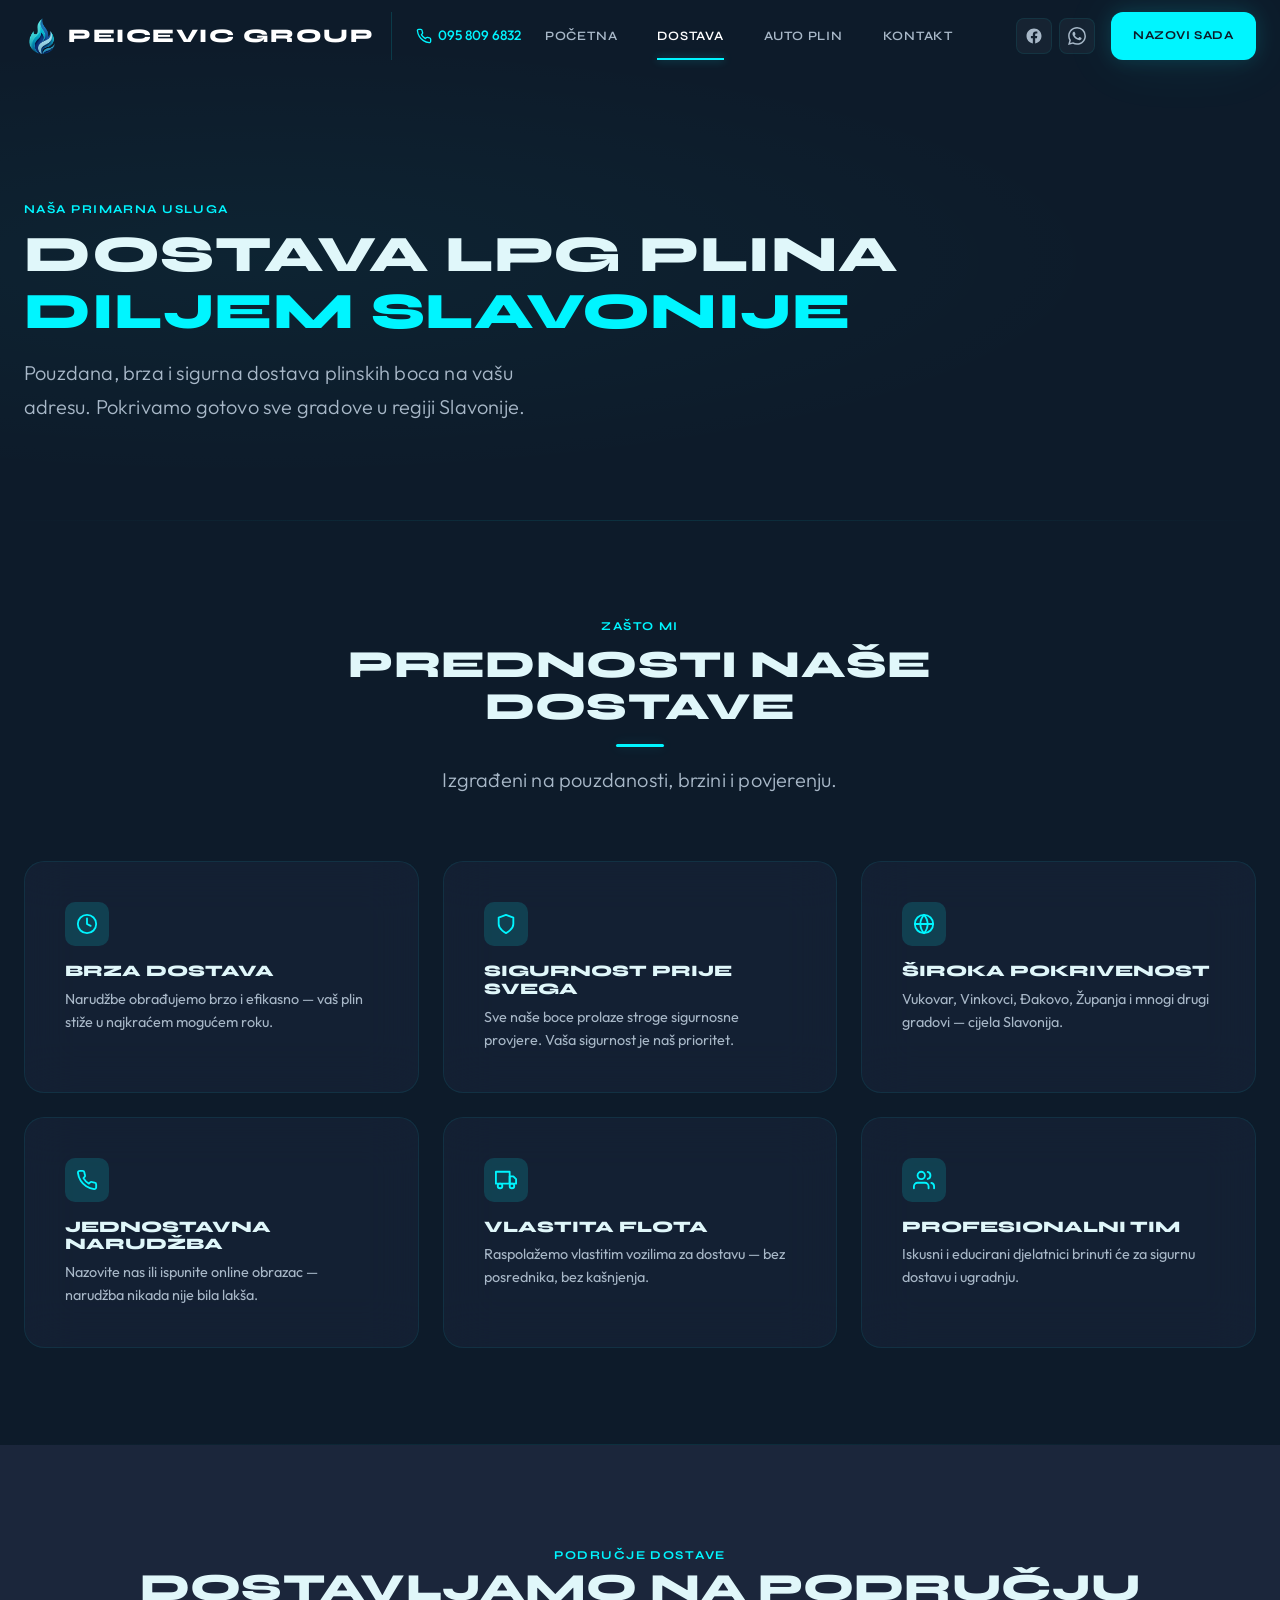
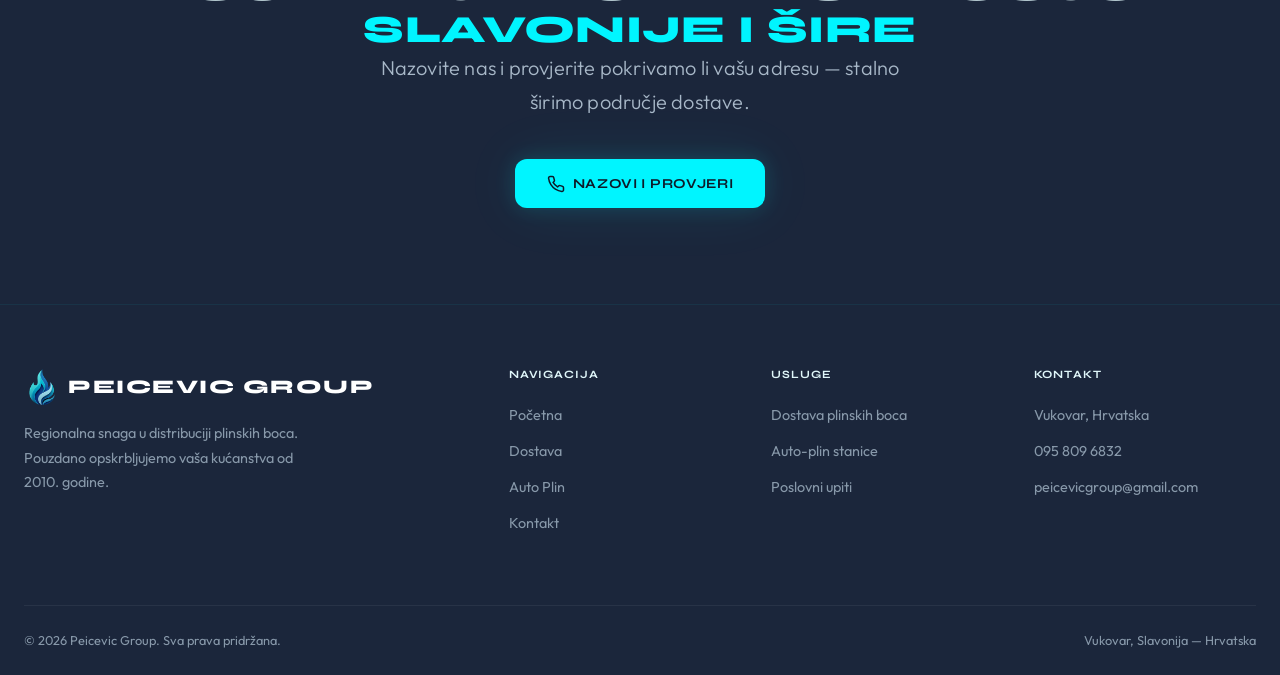
==== dostava.html @ fe9e75a5 "Initial commit — Peičević Group website Pure HTML5/CSS3/Vanilla JS multi-page site for LPG distribut" ====
<!DOCTYPE html>
<html lang="hr">
<head>
  <meta charset="UTF-8">
  <meta name="viewport" content="width=device-width, initial-scale=1.0">
  <title>Dostava Plina — Peicevic Group | LPG Dostava Slavonija</title>
  <meta name="description" content="Brza i pouzdana dostava LPG plinskih boca diljem Slavonije. Vukovar, Osijek, Vinkovci, Đakovo i okolica. Naručite danas.">
  <meta name="keywords" content="dostava plina, plinske boce, LPG Slavonija, dostava Vukovar, dostava Osijek">
  <meta name="robots" content="index, follow">
  <link rel="canonical" href="https://peicevicgroup.hr/dostava.html">

  <meta property="og:title" content="Dostava Plina — Peicevic Group">
  <meta property="og:description" content="Brza dostava LPG plinskih boca diljem Slavonije.">
  <meta property="og:type" content="website">
  <meta property="og:url" content="https://peicevicgroup.hr/dostava.html">
  <meta property="og:locale" content="hr_HR">

  <link rel="preconnect" href="https://fonts.googleapis.com">
  <link rel="preconnect" href="https://fonts.gstatic.com" crossorigin>
  <link rel="stylesheet" href="https://fonts.googleapis.com/css2?family=Syne:wght@600;700;800&family=Outfit:wght@300;400;500;600&display=swap">
  <link rel="stylesheet" href="css/styles.css">
</head>
<body>

  <a href="#main" class="skip-link">Preskoči na sadržaj</a>

  <!-- ===== NAVBAR ===== -->
  <nav class="nav" role="navigation" aria-label="Glavna navigacija">
    <div class="container nav__inner">
      <div class="nav__left">
        <a href="index.html" class="nav__logo" aria-label="Peicevic Group — Početna">
          <img src="assets/logo.png" alt="Peicevic Group logo" class="nav__logo-icon" width="36" height="36">
          <span>Peicevic Group</span>
        </a>
        <a href="tel:+385958096832" class="nav__phone" aria-label="Nazovite nas">
          <svg width="16" height="16" viewBox="0 0 24 24" fill="none" stroke="currentColor" stroke-width="2" stroke-linecap="round" stroke-linejoin="round" aria-hidden="true"><path d="M22 16.92v3a2 2 0 01-2.18 2 19.79 19.79 0 01-8.63-3.07 19.5 19.5 0 01-6-6 19.79 19.79 0 01-3.07-8.67A2 2 0 014.11 2h3a2 2 0 012 1.72 12.84 12.84 0 00.7 2.81 2 2 0 01-.45 2.11L8.09 9.91a16 16 0 006 6l1.27-1.27a2 2 0 012.11-.45 12.84 12.84 0 002.81.7A2 2 0 0122 16.92z"/></svg>
          <span class="nav__phone-text">095 809 6832</span>
        </a>
      </div>

      <ul class="nav__links">
        <li><a href="index.html" class="nav__link">Početna</a></li>
        <li><a href="dostava.html" class="nav__link">Dostava</a></li>
        <li><a href="stanice.html" class="nav__link">Auto Plin</a></li>
        <li><a href="kontakt.html" class="nav__link">Kontakt</a></li>
      </ul>

      <div class="nav__right">
      <div class="nav__social" aria-label="Društvene mreže">
        <a href="https://www.facebook.com/share/14Z4bkbMiuM/?mibextid=wwXIfr" target="_blank" rel="noopener noreferrer" class="nav__social-link" aria-label="Facebook">
          <svg viewBox="0 0 24 24" fill="currentColor" aria-hidden="true"><path d="M22 12c0-5.523-4.477-10-10-10S2 6.477 2 12c0 4.991 3.657 9.128 8.438 9.878v-6.987h-2.54V12h2.54V9.797c0-2.506 1.492-3.89 3.777-3.89 1.094 0 2.238.195 2.238.195v2.46h-1.26c-1.243 0-1.63.771-1.63 1.562V12h2.773l-.443 2.89h-2.33v6.988C18.343 21.128 22 16.991 22 12z"/></svg>
        </a>
        <a href="https://wa.me/385958096832" target="_blank" rel="noopener noreferrer" class="nav__social-link" aria-label="WhatsApp">
          <svg viewBox="0 0 24 24" fill="currentColor" aria-hidden="true"><path d="M17.472 14.382c-.297-.149-1.758-.867-2.03-.967-.273-.099-.471-.148-.67.15-.197.297-.767.966-.94 1.164-.173.199-.347.223-.644.075-.297-.15-1.255-.463-2.39-1.475-.883-.788-1.48-1.761-1.653-2.059-.173-.297-.018-.458.13-.606.134-.133.298-.347.446-.52.149-.174.198-.298.298-.497.099-.198.05-.371-.025-.52-.075-.149-.669-1.612-.916-2.207-.242-.579-.487-.5-.669-.51-.173-.008-.371-.01-.57-.01-.198 0-.52.074-.792.372-.272.297-1.04 1.016-1.04 2.479 0 1.462 1.065 2.875 1.213 3.074.149.198 2.096 3.2 5.077 4.487.709.306 1.262.489 1.694.625.712.227 1.36.195 1.871.118.571-.085 1.758-.719 2.006-1.413.248-.694.248-1.289.173-1.413-.074-.124-.272-.198-.57-.347m-5.421 7.403h-.004a9.87 9.87 0 01-5.031-1.378l-.361-.214-3.741.982.998-3.648-.235-.374a9.86 9.86 0 01-1.51-5.26c.001-5.45 4.436-9.884 9.888-9.884 2.64 0 5.122 1.03 6.988 2.898a9.825 9.825 0 012.893 6.994c-.003 5.45-4.437 9.884-9.885 9.884m8.413-18.297A11.815 11.815 0 0012.05 0C5.495 0 .16 5.335.157 11.892c0 2.096.547 4.142 1.588 5.945L.057 24l6.305-1.654a11.882 11.882 0 005.683 1.448h.005c6.554 0 11.89-5.335 11.893-11.893a11.821 11.821 0 00-3.48-8.413z"/></svg>
        </a>
      </div>

      <a href="tel:+385958096832" class="btn btn--primary btn--sm nav__cta">Nazovi Sada</a>

      <button class="hamburger" aria-label="Otvori izbornik" aria-expanded="false" aria-controls="mobile-menu">
        <span class="hamburger__line"></span>
        <span class="hamburger__line"></span>
        <span class="hamburger__line"></span>
      </button>
      </div>
    </div>
  </nav>

  <div class="mobile-menu" id="mobile-menu" role="dialog" aria-label="Mobilni izbornik">
    <a href="tel:+385958096832" class="mobile-menu__phone" aria-label="Nazovite nas">
      <svg width="20" height="20" viewBox="0 0 24 24" fill="none" stroke="currentColor" stroke-width="2" stroke-linecap="round" stroke-linejoin="round" aria-hidden="true"><path d="M22 16.92v3a2 2 0 01-2.18 2 19.79 19.79 0 01-8.63-3.07 19.5 19.5 0 01-6-6 19.79 19.79 0 01-3.07-8.67A2 2 0 014.11 2h3a2 2 0 012 1.72 12.84 12.84 0 00.7 2.81 2 2 0 01-.45 2.11L8.09 9.91a16 16 0 006 6l1.27-1.27a2 2 0 012.11-.45 12.84 12.84 0 002.81.7A2 2 0 0122 16.92z"/></svg>
      095 809 6832
    </a>
    <a href="index.html" class="mobile-menu__link">Početna</a>
    <a href="dostava.html" class="mobile-menu__link">Dostava</a>
    <a href="stanice.html" class="mobile-menu__link">Auto Plin</a>
    <a href="kontakt.html" class="mobile-menu__link">Kontakt</a>
    <a href="tel:+385958096832" class="btn btn--primary mt-md">Nazovi i Naruči</a>
    <div class="nav__social" aria-label="Društvene mreže">
      <a href="https://www.facebook.com/share/14Z4bkbMiuM/?mibextid=wwXIfr" target="_blank" rel="noopener noreferrer" class="nav__social-link" aria-label="Facebook">
        <svg viewBox="0 0 24 24" fill="currentColor" aria-hidden="true"><path d="M22 12c0-5.523-4.477-10-10-10S2 6.477 2 12c0 4.991 3.657 9.128 8.438 9.878v-6.987h-2.54V12h2.54V9.797c0-2.506 1.492-3.89 3.777-3.89 1.094 0 2.238.195 2.238.195v2.46h-1.26c-1.243 0-1.63.771-1.63 1.562V12h2.773l-.443 2.89h-2.33v6.988C18.343 21.128 22 16.991 22 12z"/></svg>
      </a>
      <a href="https://wa.me/385958096832" target="_blank" rel="noopener noreferrer" class="nav__social-link" aria-label="WhatsApp">
        <svg viewBox="0 0 24 24" fill="currentColor" aria-hidden="true"><path d="M17.472 14.382c-.297-.149-1.758-.867-2.03-.967-.273-.099-.471-.148-.67.15-.197.297-.767.966-.94 1.164-.173.199-.347.223-.644.075-.297-.15-1.255-.463-2.39-1.475-.883-.788-1.48-1.761-1.653-2.059-.173-.297-.018-.458.13-.606.134-.133.298-.347.446-.52.149-.174.198-.298.298-.497.099-.198.05-.371-.025-.52-.075-.149-.669-1.612-.916-2.207-.242-.579-.487-.5-.669-.51-.173-.008-.371-.01-.57-.01-.198 0-.52.074-.792.372-.272.297-1.04 1.016-1.04 2.479 0 1.462 1.065 2.875 1.213 3.074.149.198 2.096 3.2 5.077 4.487.709.306 1.262.489 1.694.625.712.227 1.36.195 1.871.118.571-.085 1.758-.719 2.006-1.413.248-.694.248-1.289.173-1.413-.074-.124-.272-.198-.57-.347m-5.421 7.403h-.004a9.87 9.87 0 01-5.031-1.378l-.361-.214-3.741.982.998-3.648-.235-.374a9.86 9.86 0 01-1.51-5.26c.001-5.45 4.436-9.884 9.888-9.884 2.64 0 5.122 1.03 6.988 2.898a9.825 9.825 0 012.893 6.994c-.003 5.45-4.437 9.884-9.885 9.884m8.413-18.297A11.815 11.815 0 0012.05 0C5.495 0 .16 5.335.157 11.892c0 2.096.547 4.142 1.588 5.945L.057 24l6.305-1.654a11.882 11.882 0 005.683 1.448h.005c6.554 0 11.89-5.335 11.893-11.893a11.821 11.821 0 00-3.48-8.413z"/></svg>
      </a>
    </div>
    <div style="width:100%;max-width:260px;padding:var(--space-md);background:rgba(0,245,255,0.05);border:1px solid rgba(0,245,255,0.12);border-radius:var(--radius);text-align:center;">
      <strong style="color:var(--cyan);font-family:var(--font-display);font-size:0.65rem;letter-spacing:0.1em;text-transform:uppercase;display:flex;align-items:center;justify-content:center;gap:0.4rem;margin-bottom:0.6rem;">
        <svg width="12" height="12" viewBox="0 0 24 24" fill="none" stroke="currentColor" stroke-width="2.5" stroke-linecap="round" stroke-linejoin="round" aria-hidden="true"><circle cx="12" cy="12" r="10"/><polyline points="12 6 12 12 16 14"/></svg>
        Radno Vrijeme
      </strong>
      <div style="font-size:0.85rem;line-height:1.9;color:var(--grey-light);">
        <div>Pon–Pet: <strong style="color:var(--white);">09:00–17:00</strong></div>
        <div>Subota: <strong style="color:var(--white);">08:00–15:00</strong></div>
        <div style="opacity:0.5;">Nedjelja: zatvoreno</div>
      </div>
    </div>
  </div>

  <!-- ===== MAIN ===== -->
  <main id="main">

    <!-- Page Hero -->
    <section class="page-hero" aria-label="Dostava plina">
      <div class="container page-hero__content">
        <span class="label reveal">Naša primarna usluga</span>
        <h1 class="reveal reveal--delay-1">Dostava LPG Plina<br><span class="text-cyan">Diljem Slavonije</span></h1>
        <p class="subtitle reveal reveal--delay-2">Pouzdana, brza i sigurna dostava plinskih boca na vašu adresu. Pokrivamo gotovo sve gradove u regiji Slavonije.</p>
      </div>
    </section>

    <hr class="divider">

    <!-- Features -->
    <section class="section" aria-label="Prednosti naše dostave">
      <div class="container">
        <div class="section-header reveal">
          <span class="label">Zašto mi</span>
          <h2>Prednosti Naše Dostave</h2>
          <p class="subtitle">Izgrađeni na pouzdanosti, brzini i povjerenju.</p>
        </div>

        <div class="delivery-features">
          <div class="feature-card glass reveal">
            <div class="feature-card__icon" aria-hidden="true">
              <svg width="22" height="22" viewBox="0 0 24 24" fill="none" stroke="currentColor" stroke-width="2" stroke-linecap="round" stroke-linejoin="round"><circle cx="12" cy="12" r="10"/><polyline points="12 6 12 12 16 14"/></svg>
            </div>
            <h3>Brza Dostava</h3>
            <p>Narudžbe obrađujemo brzo i efikasno — vaš plin stiže u najkraćem mogućem roku.</p>
          </div>

          <div class="feature-card glass reveal reveal--delay-1">
            <div class="feature-card__icon" aria-hidden="true">
              <svg width="22" height="22" viewBox="0 0 24 24" fill="none" stroke="currentColor" stroke-width="2" stroke-linecap="round" stroke-linejoin="round"><path d="M12 22s8-4 8-10V5l-8-3-8 3v7c0 6 8 10 8 10z"/></svg>
            </div>
            <h3>Sigurnost Prije Svega</h3>
            <p>Sve naše boce prolaze stroge sigurnosne provjere. Vaša sigurnost je naš prioritet.</p>
          </div>

          <div class="feature-card glass reveal reveal--delay-2">
            <div class="feature-card__icon" aria-hidden="true">
              <svg width="22" height="22" viewBox="0 0 24 24" fill="none" stroke="currentColor" stroke-width="2" stroke-linecap="round" stroke-linejoin="round"><circle cx="12" cy="12" r="10"/><path d="M2 12h20"/><path d="M12 2a15.3 15.3 0 014 10 15.3 15.3 0 01-4 10 15.3 15.3 0 01-4-10 15.3 15.3 0 014-10z"/></svg>
            </div>
            <h3>Široka Pokrivenost</h3>
            <p>Vukovar, Vinkovci, Đakovo, Županja i mnogi drugi gradovi — cijela Slavonija.</p>
          </div>

          <div class="feature-card glass reveal reveal--delay-1">
            <div class="feature-card__icon" aria-hidden="true">
              <svg width="22" height="22" viewBox="0 0 24 24" fill="none" stroke="currentColor" stroke-width="2" stroke-linecap="round" stroke-linejoin="round"><path d="M22 16.92v3a2 2 0 01-2.18 2 19.79 19.79 0 01-8.63-3.07 19.5 19.5 0 01-6-6 19.79 19.79 0 01-3.07-8.67A2 2 0 014.11 2h3a2 2 0 012 1.72 12.84 12.84 0 00.7 2.81 2 2 0 01-.45 2.11L8.09 9.91a16 16 0 006 6l1.27-1.27a2 2 0 012.11-.45 12.84 12.84 0 002.81.7A2 2 0 0122 16.92z"/></svg>
            </div>
            <h3>Jednostavna Narudžba</h3>
            <p>Nazovite nas ili ispunite online obrazac — narudžba nikada nije bila lakša.</p>
          </div>

          <div class="feature-card glass reveal reveal--delay-2">
            <div class="feature-card__icon" aria-hidden="true">
              <svg width="22" height="22" viewBox="0 0 24 24" fill="none" stroke="currentColor" stroke-width="2" stroke-linecap="round" stroke-linejoin="round"><rect x="1" y="3" width="15" height="13"/><polygon points="16 8 20 8 23 11 23 16 16 16 16 8"/><circle cx="5.5" cy="18.5" r="2.5"/><circle cx="18.5" cy="18.5" r="2.5"/></svg>
            </div>
            <h3>Vlastita Flota</h3>
            <p>Raspolažemo vlastitim vozilima za dostavu — bez posrednika, bez kašnjenja.</p>
          </div>

          <div class="feature-card glass reveal reveal--delay-3">
            <div class="feature-card__icon" aria-hidden="true">
              <svg width="22" height="22" viewBox="0 0 24 24" fill="none" stroke="currentColor" stroke-width="2" stroke-linecap="round" stroke-linejoin="round"><path d="M17 21v-2a4 4 0 00-4-4H5a4 4 0 00-4 4v2"/><circle cx="9" cy="7" r="4"/><path d="M23 21v-2a4 4 0 00-3-3.87"/><path d="M16 3.13a4 4 0 010 7.75"/></svg>
            </div>
            <h3>Profesionalni Tim</h3>
            <p>Iskusni i educirani djelatnici brinuti će za sigurnu dostavu i ugradnju.</p>
          </div>
        </div>
      </div>
    </section>

    <hr class="divider">

    <!-- Coverage -->
    <section class="section bg-cadet" aria-label="Područje dostave">
      <div class="container">
        <div class="cta-banner__content reveal" style="text-align:center;">
          <span class="label">Područje dostave</span>
          <h2>Dostavljamo na Području<br><span class="text-cyan">Slavonije i Šire</span></h2>
          <p class="subtitle" style="max-width:520px;margin:0 auto var(--space-lg);">Nazovite nas i provjerite pokrivamo li vašu adresu — stalno širimo područje dostave.</p>
          <a href="tel:+385958096832" class="btn btn--primary">
            <svg width="18" height="18" viewBox="0 0 24 24" fill="none" stroke="currentColor" stroke-width="2" stroke-linecap="round" stroke-linejoin="round" aria-hidden="true"><path d="M22 16.92v3a2 2 0 01-2.18 2 19.79 19.79 0 01-8.63-3.07 19.5 19.5 0 01-6-6 19.79 19.79 0 01-3.07-8.67A2 2 0 014.11 2h3a2 2 0 012 1.72 12.84 12.84 0 00.7 2.81 2 2 0 01-.45 2.11L8.09 9.91a16 16 0 006 6l1.27-1.27a2 2 0 012.11-.45 12.84 12.84 0 002.81.7A2 2 0 0122 16.92z"/></svg>
            Nazovi i Provjeri
          </a>
        </div>
      </div>
    </section>

  </main>

  <!-- ===== FOOTER ===== -->
  <footer class="footer" role="contentinfo">
    <div class="container">
      <div class="footer__top">
        <div>
          <a href="index.html" class="nav__logo" aria-label="Peicevic Group">
            <img src="assets/logo.png" alt="Peicevic Group logo" class="nav__logo-icon" width="36" height="36" loading="lazy">
            <span>Peicevic Group</span>
          </a>
          <p class="footer__brand-desc">Regionalna snaga u distribuciji plinskih boca. Pouzdano opskrbljujemo vaša kućanstva od 2010. godine.</p>
        </div>
        <div>
          <h3 class="footer__heading">Navigacija</h3>
          <a href="index.html" class="footer__link">Početna</a>
          <a href="dostava.html" class="footer__link">Dostava</a>
          <a href="stanice.html" class="footer__link">Auto Plin</a>
          <a href="kontakt.html" class="footer__link">Kontakt</a>
        </div>
        <div>
          <h3 class="footer__heading">Usluge</h3>
          <a href="dostava.html" class="footer__link">Dostava plinskih boca</a>
          <a href="stanice.html" class="footer__link">Auto-plin stanice</a>
          <a href="kontakt.html" class="footer__link">Poslovni upiti</a>
        </div>
        <div>
          <h3 class="footer__heading">Kontakt</h3>
          <span class="footer__link">Vukovar, Hrvatska</span>
          <a href="tel:+385958096832" class="footer__link">095 809 6832</a>
          <a href="mailto:peicevicgroup@gmail.com" class="footer__link">peicevicgroup@gmail.com</a>
        </div>
      </div>
      <div class="footer__bottom">
        <p class="footer__copy">&copy; 2026 Peicevic Group. Sva prava pridržana.</p>
        <p class="footer__copy">Vukovar, Slavonija — Hrvatska</p>
      </div>
    </div>
  </footer>

  <script src="js/main.js" defer></script>
</body>
</html>
---- css/styles.css ----
/* ============================================================
   PEICEVIC GROUP — Design System
   Premium Industrial Aesthetic · Electric Cyan on Deep Obsidian
   ============================================================ */

/* --- FONTS --- */
/* Fonts loaded via <link> in HTML head for better performance */

/* Fallback fonts with adjusted metrics — eliminates CLS on font-swap */
@font-face {
  font-family: "Syne-fallback";
  src: local("Arial Bold"), local("Arial");
  size-adjust: 101%;
  ascent-override: 88%;
  descent-override: 22%;
  line-gap-override: 0%;
}
@font-face {
  font-family: "Outfit-fallback";
  src: local("Arial"), local("Helvetica Neue");
  size-adjust: 99%;
  ascent-override: 90%;
  descent-override: 22%;
  line-gap-override: 0%;
}

/* --- CUSTOM PROPERTIES --- */
:root {
  /* Colors */
  --obsidian: #0D1B2A;
  --cadet: #1B263B;
  --cadet-light: #243447;
  --cyan: #00F5FF;
  --cyan-dim: rgba(0, 245, 255, 0.15);
  --cyan-glow: rgba(0, 245, 255, 0.4);
  --cyan-intense: rgba(0, 245, 255, 0.7);
  --white: #E0F7FA;
  --white-pure: #FFFFFF;
  --grey: #8899AA;
  --grey-light: #A8B8C8;

  /* Typography */
  --font-display: 'Syne', 'Syne-fallback', sans-serif;
  --font-body: 'Outfit', 'Outfit-fallback', sans-serif;

  /* Spacing */
  --space-xs: 0.5rem;
  --space-sm: 1rem;
  --space-md: 1.5rem;
  --space-lg: 2.5rem;
  --space-xl: 4rem;
  --space-2xl: 6rem;
  --space-3xl: 8rem;

  /* Sizing */
  --container: 1340px;
  --nav-height: 72px;
  --tap-target: 48px;

  /* Effects */
  --glass-bg: rgba(27, 38, 59, 0.55);
  --glass-border: rgba(0, 245, 255, 0.08);
  --glass-blur: 24px;
  --radius: 12px;
  --radius-lg: 20px;
  --transition: 0.3s cubic-bezier(0.4, 0, 0.2, 1);
  --transition-slow: 0.6s cubic-bezier(0.4, 0, 0.2, 1);
}

/* --- RESET & BASE --- */
*,
*::before,
*::after {
  margin: 0;
  padding: 0;
  box-sizing: border-box;
}

html {
  scroll-behavior: smooth;
  scroll-padding-top: var(--nav-height);
  -webkit-text-size-adjust: 100%;
}

body {
  font-family: var(--font-body);
  font-weight: 400;
  color: var(--white);
  background-color: var(--obsidian);
  line-height: 1.6;
  overflow-x: hidden;
  -webkit-font-smoothing: antialiased;
  -moz-osx-font-smoothing: grayscale;
}

img {
  max-width: 100%;
  height: auto;
  display: block;
}

a {
  color: inherit;
  text-decoration: none;
  transition: color var(--transition);
}

ul, ol {
  list-style: none;
}

button, input, select, textarea {
  font-family: inherit;
  font-size: inherit;
  color: inherit;
  border: none;
  outline: none;
  background: none;
}

/* --- ACCESSIBILITY --- */
.skip-link {
  position: absolute;
  top: -100%;
  left: var(--space-sm);
  background: var(--cyan);
  color: var(--obsidian);
  padding: var(--space-xs) var(--space-sm);
  border-radius: var(--radius);
  font-weight: 700;
  z-index: 10000;
  transition: top var(--transition);
}

.skip-link:focus {
  top: var(--space-sm);
}

/* Screen reader only */
.sr-only {
  position: absolute;
  width: 1px;
  height: 1px;
  padding: 0;
  margin: -1px;
  overflow: hidden;
  clip: rect(0, 0, 0, 0);
  white-space: nowrap;
  border-width: 0;
}

/* Focus visible */
:focus-visible {
  outline: 2px solid var(--cyan);
  outline-offset: 3px;
}

/* --- TYPOGRAPHY --- */
h1, h2, h3, h4, h5, h6 {
  font-family: var(--font-display);
  font-weight: 800;
  line-height: 1.1;
  letter-spacing: 0;
  text-transform: uppercase;
}

h1 {
  font-size: clamp(1.8rem, 4vw, 3.2rem);
  letter-spacing: 0.01em;
}

h2 {
  font-size: clamp(1.5rem, 3vw, 2.4rem);
  letter-spacing: 0.01em;
}

h3 {
  font-size: clamp(1.2rem, 2.5vw, 1.6rem);
}

.subtitle {
  font-family: var(--font-body);
  font-weight: 300;
  font-size: clamp(1rem, 2vw, 1.25rem);
  color: var(--grey-light);
  line-height: 1.7;
  letter-spacing: 0.01em;
}

.label {
  font-family: var(--font-display);
  font-size: 0.75rem;
  font-weight: 700;
  letter-spacing: 0.12em;
  text-transform: uppercase;
  color: var(--cyan);
}

/* --- LAYOUT --- */
.container {
  width: 100%;
  max-width: var(--container);
  margin: 0 auto;
  padding: 0 var(--space-md);
}

.section {
  padding: clamp(3rem, 8vw, 6rem) 0;
  position: relative;
}

.section--lg {
  padding: clamp(4rem, 10.667vw, 8rem) 0;
}

/* --- GRID --- */
.grid {
  display: grid;
  gap: var(--space-md);
}

.grid--2 { grid-template-columns: 1fr; }
.grid--3 { grid-template-columns: 1fr; }
.grid--4 { grid-template-columns: 1fr; }

@media (min-width: 640px) {
  .grid--2 { grid-template-columns: repeat(2, 1fr); }
  .grid--3 { grid-template-columns: repeat(2, 1fr); }
  .grid--4 { grid-template-columns: repeat(2, 1fr); }
}

@media (min-width: 1024px) {
  .grid--3 { grid-template-columns: repeat(3, 1fr); }
  .grid--4 { grid-template-columns: repeat(4, 1fr); }
}

/* --- NAVBAR --- */
.nav {
  position: fixed;
  top: 0;
  left: 0;
  width: 100%;
  height: var(--nav-height);
  z-index: 1000;
  transition: background var(--transition), box-shadow var(--transition);
}

.nav--scrolled {
  background: rgba(13, 27, 42, 0.92);
  backdrop-filter: blur(var(--glass-blur));
  -webkit-backdrop-filter: blur(var(--glass-blur));
  box-shadow: 0 1px 0 var(--glass-border);
}

.nav__inner {
  display: flex;
  align-items: center;
  justify-content: space-between;
  gap: var(--space-md);
  height: 100%;
  flex-wrap: nowrap;
}

.nav__left {
  display: flex;
  align-items: center;
  gap: var(--space-sm);
  z-index: 1001;
  flex-shrink: 0;
  min-width: 0;
}

.nav__logo {
  font-family: var(--font-display);
  font-weight: 800;
  font-size: 1.2rem;
  letter-spacing: 0.08em;
  text-transform: uppercase;
  color: var(--white-pure);
  display: flex;
  align-items: center;
  gap: var(--space-xs);
  white-space: nowrap;
  flex-shrink: 0;
}

.nav__logo span {
  white-space: nowrap;
}

.nav__phone {
  display: none;
  align-items: center;
  gap: 0.4rem;
  color: var(--cyan);
  font-family: var(--font-body);
  font-size: 0.85rem;
  font-weight: 500;
  min-height: var(--tap-target);
  padding-left: var(--space-md);
  border-left: 1px solid rgba(0, 245, 255, 0.15);
  transition: color var(--transition);
  white-space: nowrap;
  flex-shrink: 0;
}

.nav__phone:hover {
  color: var(--white-pure);
}

.nav__phone-text {
  display: none;
}

/* Mobile: show icon only */
@media (min-width: 480px) {
  .nav__phone {
    display: flex;
  }
}

/* Desktop: show full number */
@media (min-width: 1024px) {
  .nav__phone-text {
    display: inline;
  }
}

.nav__logo-icon {
  width: 36px;
  height: 36px;
  flex-shrink: 0;
  object-fit: contain;
}

.nav__links {
  display: none;
  align-items: center;
  gap: var(--space-lg);
}

.nav__link {
  font-family: var(--font-display);
  font-size: 0.8rem;
  font-weight: 600;
  letter-spacing: 0.06em;
  text-transform: uppercase;
  color: var(--grey-light);
  transition: color var(--transition);
  min-height: var(--tap-target);
  display: flex;
  align-items: center;
  position: relative;
  white-space: nowrap;
}

.nav__link::after {
  content: '';
  position: absolute;
  bottom: 0;
  left: 0;
  width: 0;
  height: 2px;
  background: var(--cyan);
  transition: width var(--transition);
  box-shadow: 0 0 8px var(--cyan-glow);
}

.nav__link:hover,
.nav__link--active {
  color: var(--white-pure);
}

.nav__link:hover::after,
.nav__link--active::after {
  width: 100%;
}

.nav__cta {
  display: none !important;
}

@media (min-width: 1024px) {
  .nav__links {
    display: flex;
  }
  .nav__cta {
    display: flex !important;
  }
}

/* --- NAV RIGHT GROUP --- */
.nav__right {
  display: flex;
  align-items: center;
  gap: var(--space-sm);
  z-index: 1001;
  flex-shrink: 0;
  margin-left: auto;
}

.nav__links {
  flex-shrink: 1;
}

/* --- NAV SOCIAL ICONS --- */
.nav__social {
  display: none;
  align-items: center;
  gap: 0.4rem;
}

@media (min-width: 1024px) {
  .nav__social {
    display: flex;
  }
}

/* Always show social icons inside mobile menu */
.mobile-menu .nav__social {
  display: flex;
  gap: var(--space-md);
}

.nav__social-link {
  display: inline-flex;
  align-items: center;
  justify-content: center;
  width: 36px;
  height: 36px;
  border-radius: 8px;
  background: rgba(255, 255, 255, 0.04);
  border: 1px solid var(--glass-border);
  color: var(--grey-light);
  transition: color var(--transition), border-color var(--transition), box-shadow var(--transition), transform var(--transition);
  flex-shrink: 0;
}

.nav__social-link:hover,
.nav__social-link:focus-visible {
  color: var(--cyan);
  border-color: rgba(0, 245, 255, 0.4);
  box-shadow: 0 0 16px rgba(0, 245, 255, 0.2);
  transform: translateY(-1px);
}

.nav__social-link svg {
  width: 18px;
  height: 18px;
  display: block;
}

/* --- HAMBURGER --- */
.hamburger {
  display: flex;
  flex-direction: column;
  justify-content: center;
  gap: 5px;
  width: var(--tap-target);
  height: var(--tap-target);
  cursor: pointer;
  z-index: 1001;
  background: none;
  border: none;
  padding: 10px;
}

.hamburger__line {
  display: block;
  width: 24px;
  height: 2px;
  background: var(--white-pure);
  border-radius: 2px;
  transition: transform var(--transition), opacity var(--transition);
}

.hamburger--active .hamburger__line:nth-child(1) {
  transform: translateY(7px) rotate(45deg);
}

.hamburger--active .hamburger__line:nth-child(2) {
  opacity: 0;
}

.hamburger--active .hamburger__line:nth-child(3) {
  transform: translateY(-7px) rotate(-45deg);
}

@media (min-width: 1024px) {
  .hamburger {
    display: none;
  }
}

/* --- MOBILE MENU --- */
.mobile-menu {
  position: fixed;
  inset: 0;
  z-index: 999;
  background: rgba(13, 27, 42, 0.97);
  backdrop-filter: blur(20px);
  -webkit-backdrop-filter: blur(20px);
  display: flex;
  flex-direction: column;
  align-items: center;
  justify-content: flex-start;
  gap: var(--space-lg);
  padding: calc(var(--nav-height) + var(--space-lg)) var(--space-md) var(--space-xl);
  overflow-y: auto;
  -webkit-overflow-scrolling: touch;
  opacity: 0;
  visibility: hidden;
  transition: opacity var(--transition), visibility var(--transition);
}

/* Tighter layout on short screens */
@media (max-height: 680px) {
  .mobile-menu {
    gap: var(--space-md);
    padding-top: calc(var(--nav-height) + var(--space-sm));
  }
  .mobile-menu__link {
    font-size: 1.25rem;
    min-height: 40px;
  }
}

.mobile-menu--open {
  opacity: 1;
  visibility: visible;
}

.mobile-menu__link {
  font-family: var(--font-display);
  font-size: 1.5rem;
  font-weight: 700;
  letter-spacing: 0.04em;
  text-transform: uppercase;
  color: var(--white);
  min-height: var(--tap-target);
  display: flex;
  align-items: center;
  transition: color var(--transition);
}

.mobile-menu__phone {
  display: flex;
  align-items: center;
  gap: 0.6rem;
  padding: 0.8rem 1.5rem;
  background: var(--cyan-dim);
  border: 1px solid rgba(0, 245, 255, 0.2);
  border-radius: var(--radius);
  color: var(--cyan);
  font-family: var(--font-body);
  font-size: 1.1rem;
  font-weight: 600;
  min-height: var(--tap-target);
  margin-bottom: var(--space-sm);
  transition: all var(--transition);
  box-shadow: 0 0 20px var(--cyan-dim);
}

.mobile-menu__phone:hover {
  background: rgba(0, 245, 255, 0.2);
  box-shadow: 0 0 30px var(--cyan-glow);
}

.mobile-menu__link:hover {
  color: var(--cyan);
}

/* --- BUTTONS --- */
.btn {
  display: inline-flex;
  align-items: center;
  justify-content: center;
  gap: var(--space-xs);
  min-height: var(--tap-target);
  padding: 0.85rem 2rem;
  font-family: var(--font-display);
  font-size: 0.85rem;
  font-weight: 700;
  letter-spacing: 0.05em;
  text-transform: uppercase;
  border-radius: var(--radius);
  cursor: pointer;
  transition: all var(--transition);
  white-space: nowrap;
  position: relative;
  overflow: hidden;
}

.btn--primary {
  background: var(--cyan);
  color: var(--obsidian);
  box-shadow: 0 0 20px var(--cyan-dim), 0 0 60px rgba(0, 245, 255, 0.08);
}

.btn--primary:hover {
  box-shadow: 0 0 30px var(--cyan-glow), 0 0 80px rgba(0, 245, 255, 0.2);
  transform: translateY(-2px);
}

.btn--primary:active {
  transform: translateY(0);
}

/* Neon sweep on hover */
.btn--primary::before {
  content: '';
  position: absolute;
  top: 0;
  left: -100%;
  width: 100%;
  height: 100%;
  background: linear-gradient(90deg, transparent, rgba(255,255,255,0.25), transparent);
  transition: left 0.5s;
}

.btn--primary:hover::before {
  left: 100%;
}

.btn--outline {
  background: transparent;
  color: var(--white);
  border: 1px solid rgba(255, 255, 255, 0.2);
}

.btn--outline:hover {
  border-color: var(--cyan);
  color: var(--cyan);
  box-shadow: 0 0 20px var(--cyan-dim);
  transform: translateY(-2px);
}

.btn--ghost {
  background: transparent;
  color: var(--cyan);
  padding: 0.85rem 1rem;
}

.btn--ghost:hover {
  background: var(--cyan-dim);
}

.btn--sm {
  padding: 0.6rem 1.4rem;
  font-size: 0.75rem;
}

.btn--neon {
  background: var(--cyan);
  color: var(--obsidian);
  box-shadow:
    0 0 15px var(--cyan-dim),
    0 0 40px rgba(0, 245, 255, 0.1),
    inset 0 0 15px rgba(255, 255, 255, 0.1);
  animation: neon-idle 3s ease-in-out infinite;
}

.btn--neon:hover {
  animation: neon-pulse 0.8s ease-in-out infinite;
  transform: translateY(-2px);
}

@keyframes neon-idle {
  0%, 100% { box-shadow: 0 0 15px var(--cyan-dim), 0 0 40px rgba(0, 245, 255, 0.08); }
  50% { box-shadow: 0 0 20px var(--cyan-glow), 0 0 60px rgba(0, 245, 255, 0.15); }
}

@keyframes neon-pulse {
  0%, 100% { box-shadow: 0 0 20px var(--cyan-glow), 0 0 60px rgba(0, 245, 255, 0.2); }
  50% { box-shadow: 0 0 35px var(--cyan-intense), 0 0 100px rgba(0, 245, 255, 0.35); }
}

/* --- GLASSMORPHISM --- */
.glass {
  background: var(--glass-bg);
  backdrop-filter: blur(var(--glass-blur));
  -webkit-backdrop-filter: blur(var(--glass-blur));
  border: 1px solid var(--glass-border);
  border-radius: var(--radius-lg);
}

.glass--hover:hover {
  border-color: rgba(0, 245, 255, 0.2);
  box-shadow: 0 0 30px var(--cyan-dim);
}

/* --- HERO --- */
.hero {
  position: relative;
  min-height: 100vh;
  display: flex;
  align-items: center;
  padding-top: calc(var(--nav-height) + clamp(3rem, 6vw, 6rem));
  padding-bottom: clamp(3rem, 6vw, 6rem);
  overflow: hidden;
}

/* Animated background */
.hero__bg {
  position: absolute;
  inset: 0;
  z-index: 0;
}

/* Gradient orbs */
.hero__bg::before {
  content: '';
  position: absolute;
  top: -20%;
  right: -10%;
  width: 800px;
  height: 800px;
  background: radial-gradient(circle, rgba(0, 245, 255, 0.06) 0%, transparent 70%);
  animation: orb-drift 15s ease-in-out infinite;
}

.hero__bg::after {
  content: '';
  position: absolute;
  bottom: -30%;
  left: -15%;
  width: 600px;
  height: 600px;
  background: radial-gradient(circle, rgba(0, 245, 255, 0.04) 0%, transparent 70%);
  animation: orb-drift 20s ease-in-out infinite reverse;
}

@keyframes orb-drift {
  0%, 100% { transform: translate(0, 0) scale(1); }
  33% { transform: translate(40px, -30px) scale(1.05); }
  66% { transform: translate(-20px, 20px) scale(0.95); }
}

/* Grid overlay */
.hero__grid {
  position: absolute;
  inset: 0;
  background-image:
    linear-gradient(rgba(0, 245, 255, 0.03) 1px, transparent 1px),
    linear-gradient(90deg, rgba(0, 245, 255, 0.03) 1px, transparent 1px);
  background-size: 60px 60px;
  mask-image: radial-gradient(ellipse 80% 60% at 50% 40%, black 30%, transparent 100%);
  -webkit-mask-image: radial-gradient(ellipse 80% 60% at 50% 40%, black 30%, transparent 100%);
  animation: grid-pulse 8s ease-in-out infinite;
}

@keyframes grid-pulse {
  0%, 100% { opacity: 0.5; }
  50% { opacity: 1; }
}

/* Horizon line */
.hero__horizon {
  position: absolute;
  bottom: 0;
  left: 0;
  right: 0;
  height: 1px;
  background: linear-gradient(90deg, transparent, var(--cyan-glow), transparent);
}

.hero__content {
  position: relative;
  z-index: 1;
  max-width: 780px;
}

.hero__badge {
  display: inline-flex;
  align-items: center;
  gap: var(--space-xs);
  padding: 0.4rem 1rem;
  background: var(--cyan-dim);
  border: 1px solid rgba(0, 245, 255, 0.15);
  border-radius: 100px;
  margin-bottom: var(--space-md);
}

.hero__badge-dot {
  width: 6px;
  height: 6px;
  background: var(--cyan);
  border-radius: 50%;
  animation: pulse-dot 2s ease-in-out infinite;
}

@keyframes pulse-dot {
  0%, 100% { opacity: 1; box-shadow: 0 0 4px var(--cyan); }
  50% { opacity: 0.5; box-shadow: 0 0 8px var(--cyan-glow); }
}

.hero__badge-text {
  font-family: var(--font-display);
  font-size: 0.7rem;
  font-weight: 700;
  letter-spacing: 0.08em;
  text-transform: uppercase;
  color: var(--cyan);
}

.hero__title {
  margin-bottom: var(--space-sm);
}

.hero__title .accent {
  color: var(--cyan);
  text-shadow: 0 0 40px var(--cyan-dim);
}

.hero__subtitle {
  font-style: italic;
  font-size: 0.95rem;
  color: var(--grey);
  margin-bottom: var(--space-sm);
}

.hero__desc {
  max-width: 560px;
  margin-bottom: var(--space-lg);
}

.hero__actions {
  display: flex;
  flex-wrap: wrap;
  gap: var(--space-sm);
  margin-bottom: var(--space-xl);
}

/* Stats row */
.hero__stats {
  display: flex;
  flex-wrap: wrap;
  gap: var(--space-md);
}

.stat {
  display: flex;
  align-items: center;
  gap: var(--space-xs);
  padding: 0.6rem 1.2rem;
  background: rgba(27, 38, 59, 0.4);
  border: 1px solid rgba(0, 245, 255, 0.06);
  border-radius: var(--radius);
}

.stat__icon {
  color: var(--cyan);
  font-size: 1.1rem;
  flex-shrink: 0;
}

.stat__text {
  font-family: var(--font-display);
  font-size: 0.75rem;
  font-weight: 600;
  letter-spacing: 0.04em;
  text-transform: uppercase;
}

/* --- HERO TWO-COLUMN LAYOUT --- */
.hero__inner {
  display: grid;
  grid-template-columns: 1fr;
  align-items: center;
  gap: var(--space-xl);
}

.hero__visual {
  display: none;
  justify-content: center;
  align-items: flex-end;
  overflow: hidden;
}

@media (min-width: 900px) {
  .hero__inner {
    grid-template-columns: 50fr 50fr;
  }
  .hero__visual {
    display: flex;
  }
  .hero__content {
    max-width: none;
  }
}

@media (min-width: 1300px) {
  .hero__inner {
    grid-template-columns: 48fr 52fr;
    gap: var(--space-2xl);
  }
  .hero__van-svg {
    max-width: 960px;
  }
}

/* --- VAN SVG ANIMATIONS --- */
.hero__van-svg {
  width: 100%;
  max-width: 840px;
  overflow: visible;
  filter: drop-shadow(0 0 16px rgba(0,245,255,0.28)) drop-shadow(0 4px 24px rgba(0,0,0,0.5));
  animation: van-enter 1.6s cubic-bezier(0.16, 1, 0.3, 1) 0.3s both;
}

.hero__van-body {
  transform-box: fill-box;
  transform-origin: center;
  will-change: transform;
  animation: van-bob 4.5s ease-in-out 2.6s infinite;
}

.hero__wheel {
  transform-box: fill-box;
  transform-origin: center;
  animation: wheel-spin 1.6s cubic-bezier(0.16, 1, 0.3, 1) 0.3s both;
}

.hero__cyl-1 {
  transform-box: fill-box;
  transform-origin: center bottom;
  animation: cylinder-pop 0.55s cubic-bezier(0.34, 1.5, 0.64, 1) 1.95s both;
}
.hero__cyl-2 {
  transform-box: fill-box;
  transform-origin: center bottom;
  animation: cylinder-pop 0.55s cubic-bezier(0.34, 1.5, 0.64, 1) 2.1s both;
}
.hero__cyl-3 {
  transform-box: fill-box;
  transform-origin: center bottom;
  animation: cylinder-pop 0.55s cubic-bezier(0.34, 1.5, 0.64, 1) 2.25s both;
}

@keyframes van-enter {
  from { transform: translateX(160%); opacity: 0; }
  to   { transform: translateX(0);    opacity: 1; }
}

@keyframes van-bob {
  0%, 100% { transform: translateY(0px); }
  50%       { transform: translateY(-5px); }
}

@keyframes wheel-spin {
  from { transform: rotate(0deg); }
  to   { transform: rotate(-540deg); }
}

@keyframes cylinder-pop {
  from { transform: translateY(18px) scaleY(0.85); opacity: 0; }
  to   { transform: translateY(0)    scaleY(1);    opacity: 1; }
}

@media (prefers-reduced-motion: reduce) {
  .hero__van-svg,
  .hero__van-body,
  .hero__wheel,
  .hero__cyl-1,
  .hero__cyl-2,
  .hero__cyl-3 {
    animation: none !important;
    opacity: 1 !important;
    transform: none !important;
  }
}

/* --- SECTION HEADERS --- */
.section-header {
  text-align: center;
  max-width: 640px;
  margin: 0 auto var(--space-xl);
}

.section-header .label {
  margin-bottom: var(--space-xs);
  display: block;
}

.section-header h2 {
  margin-bottom: var(--space-sm);
}

.section-header .subtitle {
  max-width: 500px;
  margin: 0 auto;
}

/* Cyan underline accent */
.section-header h2::after {
  content: '';
  display: block;
  width: 48px;
  height: 3px;
  background: var(--cyan);
  margin: var(--space-sm) auto 0;
  border-radius: 2px;
  box-shadow: 0 0 12px var(--cyan-dim);
}

/* --- COVERAGE / CITY GRID --- */
.city-grid {
  display: grid;
  grid-template-columns: repeat(2, 1fr);
  gap: var(--space-sm);
}

@media (min-width: 640px) {
  .city-grid { grid-template-columns: repeat(3, 1fr); }
}

@media (min-width: 1024px) {
  .city-grid { grid-template-columns: repeat(4, 1fr); }
}

.city-card {
  display: flex;
  align-items: center;
  gap: 0.75rem;
  padding: 1rem 1.25rem;
  background: rgba(27, 38, 59, 0.3);
  border: 1px solid rgba(0, 245, 255, 0.04);
  border-radius: var(--radius);
  transition: all var(--transition);
}

.city-card:hover {
  border-color: rgba(0, 245, 255, 0.15);
  background: rgba(27, 38, 59, 0.5);
  transform: translateY(-2px);
}

.city-card--hq {
  border-color: rgba(0, 245, 255, 0.2);
  background: rgba(0, 245, 255, 0.06);
  grid-column: span 2;
}

@media (min-width: 1024px) {
  .city-card--hq { grid-column: span 1; }
}

.city-card__check {
  width: 20px;
  height: 20px;
  border-radius: 50%;
  background: var(--cyan-dim);
  display: flex;
  align-items: center;
  justify-content: center;
  flex-shrink: 0;
  color: var(--cyan);
  font-size: 0.65rem;
}

.city-card--hq .city-card__check {
  background: var(--cyan);
  color: var(--obsidian);
}

.city-card__name {
  font-family: var(--font-display);
  font-size: 0.85rem;
  font-weight: 600;
  letter-spacing: 0.02em;
  text-transform: uppercase;
}

.city-card__tag {
  font-size: 0.65rem;
  font-weight: 500;
  color: var(--cyan);
  margin-left: auto;
  letter-spacing: 0.04em;
  text-transform: uppercase;
}

/* --- FORM --- */
.form-section {
  background:
    radial-gradient(ellipse at 30% 50%, rgba(0, 245, 255, 0.03), transparent 50%),
    var(--obsidian);
}

.form-card {
  max-width: 640px;
  margin: 0 auto;
  padding: var(--space-lg);
}

.form-group {
  margin-bottom: var(--space-md);
}

.form-label {
  display: block;
  font-family: var(--font-display);
  font-size: 0.75rem;
  font-weight: 600;
  letter-spacing: 0.05em;
  text-transform: uppercase;
  color: var(--grey-light);
  margin-bottom: 0.5rem;
}

.form-input,
.form-select,
.form-textarea {
  width: 100%;
  min-height: var(--tap-target);
  padding: 0.85rem 1rem;
  background: rgba(13, 27, 42, 0.6);
  border: 1px solid rgba(0, 245, 255, 0.08);
  border-radius: var(--radius);
  color: var(--white);
  font-size: 1rem;
  transition: all var(--transition);
}

.form-input::placeholder,
.form-textarea::placeholder {
  color: var(--grey);
}

.form-input:focus,
.form-select:focus,
.form-textarea:focus {
  border-color: var(--cyan);
  box-shadow: 0 0 20px var(--cyan-dim), 0 0 40px rgba(0, 245, 255, 0.05);
  outline: none;
}

.form-select {
  appearance: none;
  background-image: url("data:image/svg+xml,%3Csvg xmlns='http://www.w3.org/2000/svg' width='12' height='8' fill='none'%3E%3Cpath d='M1 1.5l5 5 5-5' stroke='%2300F5FF' stroke-width='1.5' stroke-linecap='round' stroke-linejoin='round'/%3E%3C/svg%3E");
  background-repeat: no-repeat;
  background-position: right 1rem center;
  padding-right: 2.5rem;
  cursor: pointer;
}

.form-select option {
  background: var(--cadet);
  color: var(--white);
}

.form-textarea {
  min-height: 120px;
  resize: vertical;
}

.form-row {
  display: grid;
  grid-template-columns: 1fr;
  gap: var(--space-md);
}

@media (min-width: 640px) {
  .form-row { grid-template-columns: 1fr 1fr; }
}

/* Radio group */
.radio-group {
  display: flex;
  gap: var(--space-sm);
  flex-wrap: wrap;
}

.radio-option {
  flex: 1;
  min-width: 150px;
}

.radio-option input[type="radio"] {
  position: absolute;
  opacity: 0;
  width: 0;
  height: 0;
}

.radio-option label {
  display: flex;
  align-items: center;
  justify-content: center;
  gap: var(--space-xs);
  min-height: var(--tap-target);
  padding: 0.75rem 1rem;
  background: rgba(13, 27, 42, 0.6);
  border: 1px solid rgba(0, 245, 255, 0.08);
  border-radius: var(--radius);
  cursor: pointer;
  font-family: var(--font-display);
  font-size: 0.8rem;
  font-weight: 600;
  letter-spacing: 0.06em;
  text-transform: uppercase;
  transition: all var(--transition);
  text-align: center;
}

.radio-option input[type="radio"]:checked + label {
  border-color: var(--cyan);
  background: var(--cyan-dim);
  color: var(--cyan);
  box-shadow: 0 0 15px var(--cyan-dim);
}

.radio-option label:hover {
  border-color: rgba(0, 245, 255, 0.2);
}

/* --- STATION CARDS --- */
.station-card {
  padding: var(--space-lg);
  transition: all var(--transition);
  display: flex;
  flex-direction: column;
}

.station-card:hover {
  border-color: rgba(0, 245, 255, 0.25);
  box-shadow: 0 0 40px var(--cyan-dim);
  transform: translateY(-4px);
}

.station-card__icon {
  width: 48px;
  height: 48px;
  border-radius: 12px;
  background: var(--cyan-dim);
  display: flex;
  align-items: center;
  justify-content: center;
  margin-bottom: var(--space-md);
  color: var(--cyan);
  font-size: 1.25rem;
}

.station-card__city {
  margin-bottom: 0.25rem;
}

.station-card__type {
  font-size: 0.75rem;
  color: var(--cyan);
  font-weight: 600;
  letter-spacing: 0.1em;
  text-transform: uppercase;
  margin-bottom: var(--space-sm);
}

.station-card__desc {
  color: var(--grey-light);
  font-size: 0.95rem;
  margin-bottom: var(--space-md);
  flex-grow: 1;
}

.station-card__link {
  display: inline-flex;
  align-items: center;
  gap: 0.4rem;
  color: var(--cyan);
  font-family: var(--font-display);
  font-size: 0.8rem;
  font-weight: 600;
  letter-spacing: 0.03em;
  text-transform: uppercase;
  transition: all var(--transition);
  min-height: var(--tap-target);
}

.station-card__link:hover {
  gap: 0.75rem;
}

.station-card__link svg {
  transition: transform var(--transition);
}

.station-card__link:hover svg {
  transform: translateX(4px);
}

/* --- CTA BANNER --- */
.cta-banner {
  text-align: center;
  padding: var(--space-xl) var(--space-md);
  position: relative;
  overflow: hidden;
}

.cta-banner::before {
  content: '';
  position: absolute;
  inset: 0;
  background:
    radial-gradient(ellipse at 50% 100%, rgba(0, 245, 255, 0.06), transparent 60%);
}

.cta-banner__content {
  position: relative;
  z-index: 1;
}

.cta-banner h2 {
  margin-bottom: var(--space-sm);
}

.cta-banner .subtitle {
  margin-bottom: var(--space-lg);
  max-width: 500px;
  margin-left: auto;
  margin-right: auto;
}

/* --- FOOTER --- */
.footer {
  background: var(--cadet);
  border-top: 1px solid rgba(0, 245, 255, 0.06);
  padding: var(--space-xl) 0 var(--space-md);
}

.footer__top {
  display: grid;
  grid-template-columns: 1fr;
  gap: var(--space-lg);
  margin-bottom: var(--space-xl);
}

@media (min-width: 768px) {
  .footer__top {
    grid-template-columns: 2fr 1fr 1fr 1fr;
  }
}

.footer__brand-desc {
  color: var(--grey);
  font-size: 0.9rem;
  margin-top: var(--space-sm);
  max-width: 300px;
  line-height: 1.7;
}

.footer__heading {
  font-family: var(--font-display);
  font-size: 0.7rem;
  font-weight: 700;
  letter-spacing: 0.08em;
  text-transform: uppercase;
  color: var(--white);
  margin-bottom: var(--space-sm);
}

.footer__link {
  display: block;
  color: var(--grey);
  font-size: 0.9rem;
  padding: 0.3rem 0;
  transition: color var(--transition);
  min-height: 36px;
  display: flex;
  align-items: center;
}

.footer__link:hover {
  color: var(--cyan);
}

.footer__bottom {
  border-top: 1px solid rgba(255, 255, 255, 0.06);
  padding-top: var(--space-md);
  display: flex;
  flex-direction: column;
  gap: var(--space-sm);
  align-items: center;
  text-align: center;
}

@media (max-width: 767px) {
  .footer__top > div {
    display: flex;
    flex-direction: column;
    align-items: center;
    text-align: center;
  }
  .footer__brand-desc {
    max-width: none;
  }
  .footer__link {
    justify-content: center;
  }
  .nav__logo {
    justify-content: center;
  }
}

@media (min-width: 768px) {
  .footer__bottom {
    flex-direction: row;
    justify-content: space-between;
    text-align: left;
  }
}

.footer__copy {
  color: var(--grey);
  font-size: 0.8rem;
}

/* --- PAGE HERO (for inner pages) --- */
.page-hero {
  padding-top: calc(var(--nav-height) + var(--space-3xl));
  padding-bottom: var(--space-2xl);
  position: relative;
  overflow: hidden;
}

.page-hero::before {
  content: '';
  position: absolute;
  inset: 0;
  background:
    radial-gradient(ellipse at 20% 50%, rgba(0, 245, 255, 0.04), transparent 60%);
}

.page-hero__content {
  position: relative;
  z-index: 1;
}

.page-hero .label {
  margin-bottom: var(--space-xs);
  display: block;
}

.page-hero h1 {
  margin-bottom: var(--space-sm);
}

.page-hero .subtitle {
  max-width: 560px;
}

/* --- DELIVERY INFO --- */
.delivery-features {
  display: grid;
  grid-template-columns: 1fr;
  gap: var(--space-md);
}

@media (min-width: 640px) {
  .delivery-features { grid-template-columns: repeat(2, 1fr); }
}

@media (min-width: 1024px) {
  .delivery-features { grid-template-columns: repeat(3, 1fr); }
}

.feature-card {
  padding: var(--space-lg);
  transition: all var(--transition);
}

.feature-card:hover {
  border-color: rgba(0, 245, 255, 0.15);
  transform: translateY(-2px);
}

.feature-card__icon {
  width: 44px;
  height: 44px;
  border-radius: 10px;
  background: var(--cyan-dim);
  display: flex;
  align-items: center;
  justify-content: center;
  margin-bottom: var(--space-sm);
  color: var(--cyan);
  font-size: 1.2rem;
}

.feature-card h3 {
  margin-bottom: 0.5rem;
  font-size: 1rem;
}

.feature-card p {
  color: var(--grey-light);
  font-size: 0.9rem;
}

/* --- ANIMATIONS (scroll reveal) --- */
.reveal {
  opacity: 0;
  transform: translateY(24px);
  transition: opacity 0.7s cubic-bezier(0.4, 0, 0.2, 1), transform 0.7s cubic-bezier(0.4, 0, 0.2, 1);
}

.reveal--visible {
  opacity: 1;
  transform: translateY(0);
}

.reveal--delay-1 { transition-delay: 0.1s; }
.reveal--delay-2 { transition-delay: 0.2s; }
.reveal--delay-3 { transition-delay: 0.3s; }
.reveal--delay-4 { transition-delay: 0.4s; }

/* --- DIVIDER --- */
.divider {
  height: 1px;
  background: linear-gradient(90deg, transparent, rgba(0, 245, 255, 0.1), transparent);
  margin: 0;
  border: none;
}

/* --- BACKGROUND SECTIONS --- */
.bg-cadet { background: var(--cadet); }
.bg-obsidian { background: var(--obsidian); }

/* --- UTILITIES --- */
.text-center { text-align: center; }
.text-cyan { color: var(--cyan); }
.mt-sm { margin-top: var(--space-sm); }
.mt-md { margin-top: var(--space-md); }
.mt-lg { margin-top: var(--space-lg); }
.mb-sm { margin-bottom: var(--space-sm); }
.mb-md { margin-bottom: var(--space-md); }
.mb-lg { margin-bottom: var(--space-lg); }

/* --- RESPONSIVE FINE-TUNING --- */
@media (max-width: 639px) {
  .hero__content {
    text-align: center;
  }

  .hero__actions {
    flex-direction: column;
    align-items: stretch;
  }

  .hero__actions .btn {
    width: 100%;
    justify-content: center;
  }

  .hero__stats {
    display: grid;
    grid-template-columns: 1fr 1fr;
    gap: var(--space-sm);
  }

  .stat {
    justify-content: center;
    padding: 0.5rem 0.6rem;
  }

  .stat__text {
    font-size: 0.63rem;
    letter-spacing: 0.02em;
  }

  .stat__icon svg {
    width: 15px;
    height: 15px;
  }

  .hero__desc {
    margin-left: auto;
    margin-right: auto;
  }
}

@media (max-width: 480px) {
  .container { padding: 0 var(--space-sm); }
}

@media (min-width: 1600px) {
  :root { --container: min(1500px, calc(100vw - 4rem)); }
}
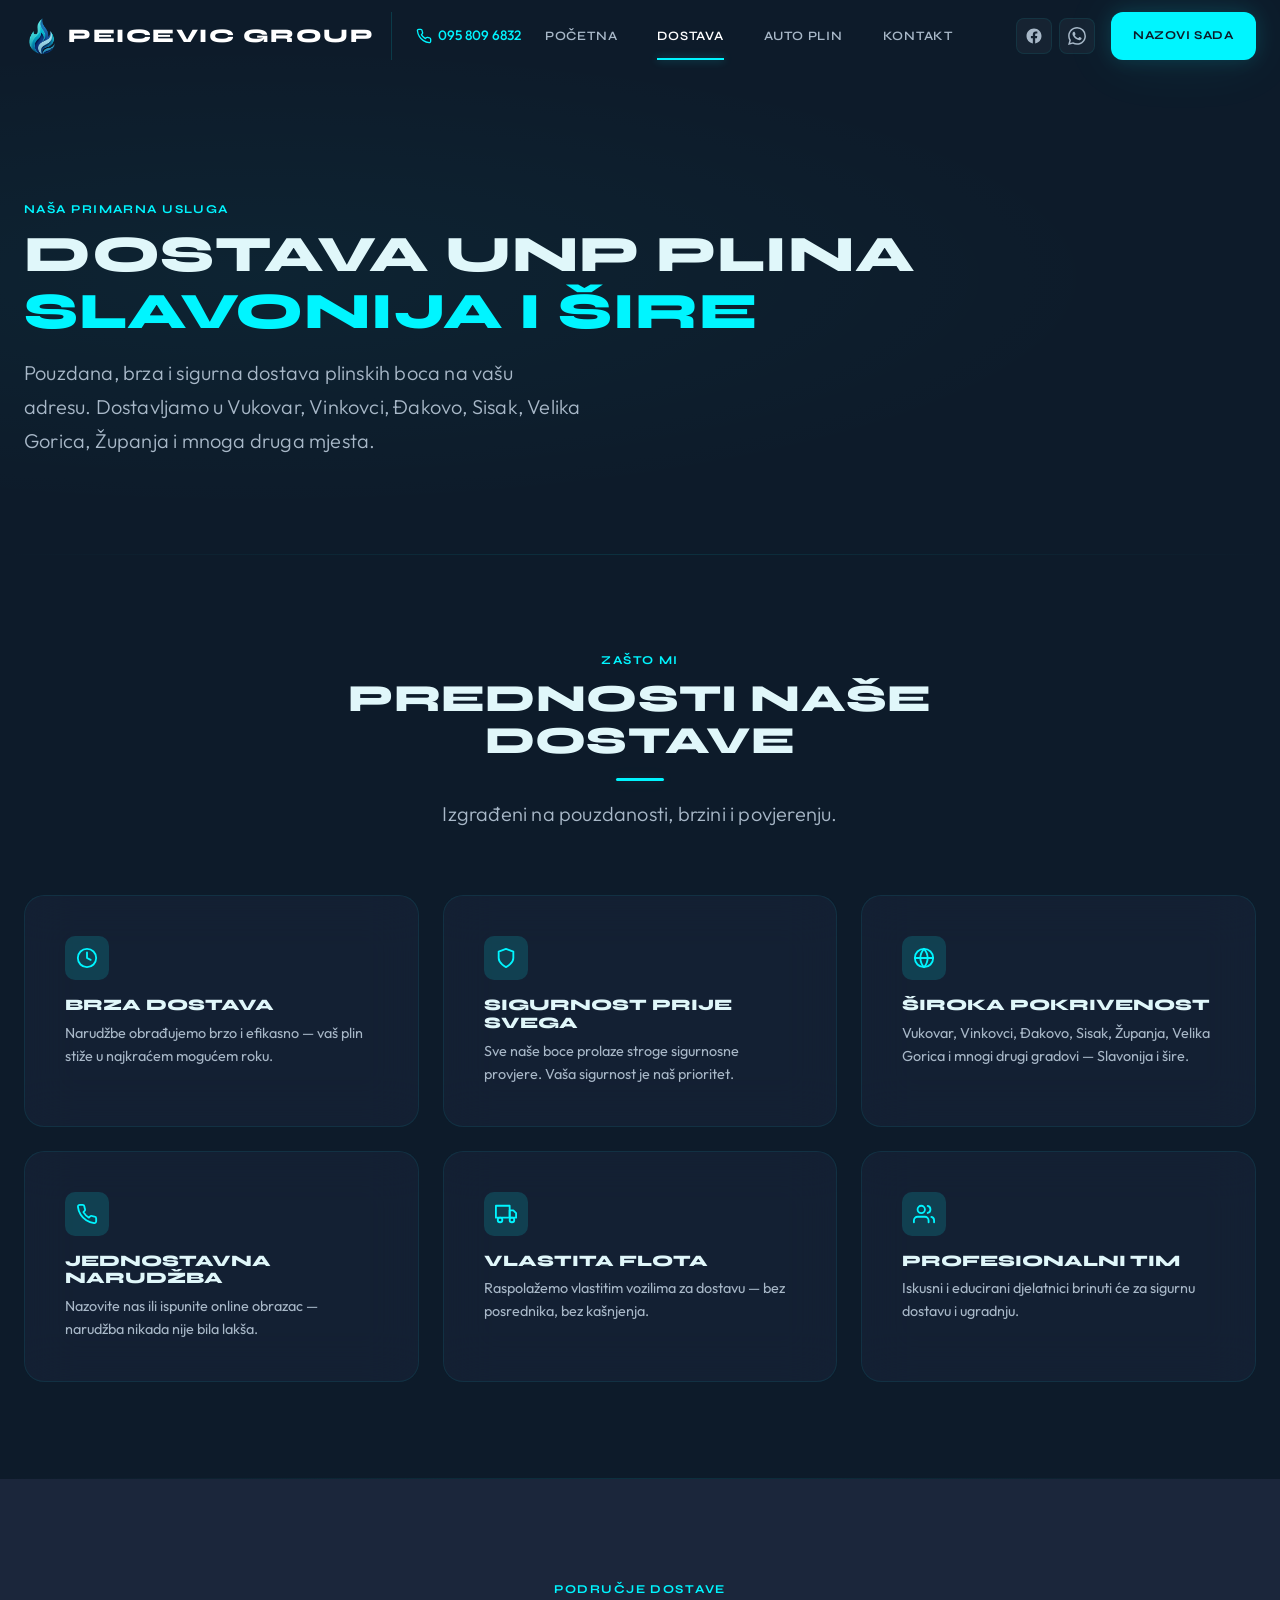
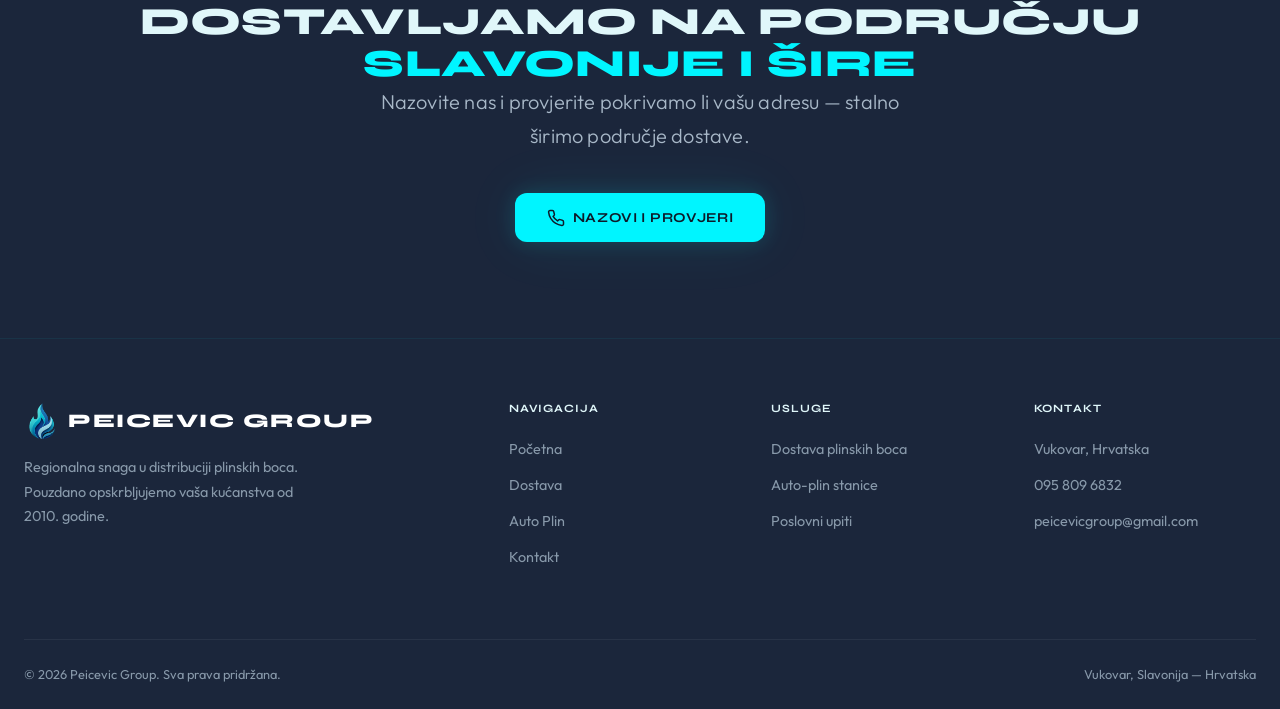
==== commit 9d2b486b: "SEO & GEO optimizacija — schema markup, FAQ, sitemap, robots.txt - Dodani JSON-LD schemas na svim st" ====
--- a/dostava.html
+++ b/dostava.html
@@ -3,22 +3,107 @@
 <head>
   <meta charset="UTF-8">
   <meta name="viewport" content="width=device-width, initial-scale=1.0">
-  <title>Dostava Plina — Peicevic Group | LPG Dostava Slavonija</title>
-  <meta name="description" content="Brza i pouzdana dostava LPG plinskih boca diljem Slavonije. Vukovar, Osijek, Vinkovci, Đakovo i okolica. Naručite danas.">
-  <meta name="keywords" content="dostava plina, plinske boce, LPG Slavonija, dostava Vukovar, dostava Osijek">
+  <title>Dostava Plina — Peicevic Group | Vukovar, Sisak, Vinkovci i Šire</title>
+  <meta name="description" content="Brza i pouzdana dostava UNP/LPG plinskih boca. Dostavljamo u Vukovar, Vinkovci, Đakovo, Sisak, Velika Gorica, Županja i okolna mjesta. Naručite danas!">
+  <meta name="keywords" content="dostava plina, plinske boce, UNP dostava, LPG dostava, dostava Vukovar, dostava Vinkovci, dostava Đakovo, dostava Sisak, dostava Velika Gorica, dostava Županja">
   <meta name="robots" content="index, follow">
   <link rel="canonical" href="https://peicevicgroup.hr/dostava.html">
 
   <meta property="og:title" content="Dostava Plina — Peicevic Group">
-  <meta property="og:description" content="Brza dostava LPG plinskih boca diljem Slavonije.">
+  <meta property="og:description" content="Brza dostava UNP/LPG plinskih boca u Vukovar, Vinkovci, Đakovo, Sisak, Velika Gorica, Županja i šire. Naručite danas!">
   <meta property="og:type" content="website">
   <meta property="og:url" content="https://peicevicgroup.hr/dostava.html">
   <meta property="og:locale" content="hr_HR">
-
+  <meta property="og:site_name" content="Peicevic Group">
+  <meta name="author" content="Peicevic Group">
+
+  <!-- Twitter Card -->
+  <meta name="twitter:card" content="summary_large_image">
+  <meta name="twitter:title" content="Dostava Plina — Peicevic Group">
+  <meta name="twitter:description" content="Brza dostava UNP/LPG plinskih boca u Vukovar, Vinkovci, Đakovo, Sisak, Velika Gorica i šire.">
+
+  <link rel="sitemap" type="application/xml" href="/sitemap.xml">
   <link rel="preconnect" href="https://fonts.googleapis.com">
   <link rel="preconnect" href="https://fonts.gstatic.com" crossorigin>
   <link rel="stylesheet" href="https://fonts.googleapis.com/css2?family=Syne:wght@600;700;800&family=Outfit:wght@300;400;500;600&display=swap">
   <link rel="stylesheet" href="css/styles.css">
+
+  <!-- JSON-LD Structured Data -->
+  <script type="application/ld+json">
+  {
+    "@context": "https://schema.org",
+    "@type": "Service",
+    "name": "Dostava UNP/LPG Plinskih Boca",
+    "provider": {
+      "@type": "LocalBusiness",
+      "name": "Peičević Group",
+      "url": "https://peicevicgroup.hr"
+    },
+    "description": "Brza i pouzdana dostava UNP/LPG plinskih boca u Vukovar, Vinkovci, Đakovo, Sisak, Velika Gorica, Županja i okolna mjesta.",
+    "areaServed": [
+      { "@type": "City", "name": "Vukovar" },
+      { "@type": "City", "name": "Vinkovci" },
+      { "@type": "City", "name": "Đakovo" },
+      { "@type": "City", "name": "Sisak" },
+      { "@type": "City", "name": "Velika Gorica" },
+      { "@type": "City", "name": "Županja" }
+    ],
+    "serviceType": "LPG dostava",
+    "url": "https://peicevicgroup.hr/dostava.html"
+  }
+  </script>
+
+  <script type="application/ld+json">
+  {
+    "@context": "https://schema.org",
+    "@type": "FAQPage",
+    "mainEntity": [
+      {
+        "@type": "Question",
+        "name": "Koja mjesta pokrivate dostavom plina?",
+        "acceptedAnswer": {
+          "@type": "Answer",
+          "text": "Dostavljamo u Vukovar, Vinkovci, Đakovo, Sisak, Velika Gorica, Županja i mnoga druga mjesta u Slavoniji i široj regiji."
+        }
+      },
+      {
+        "@type": "Question",
+        "name": "Kako naručiti dostavu plinskih boca?",
+        "acceptedAnswer": {
+          "@type": "Answer",
+          "text": "Narudžbu možete napraviti telefonskim pozivom na +385 95 809 6832 ili ispunjavanjem online obrasca na našoj web stranici."
+        }
+      },
+      {
+        "@type": "Question",
+        "name": "Jesu li boce sigurne i atestirane?",
+        "acceptedAnswer": {
+          "@type": "Answer",
+          "text": "Da. Sve naše boce prolaze stroge sigurnosne provjere. Vaša sigurnost je naš prioritet."
+        }
+      },
+      {
+        "@type": "Question",
+        "name": "Koliko brzo stiže dostava?",
+        "acceptedAnswer": {
+          "@type": "Answer",
+          "text": "Narudžbe obrađujemo brzo i efikasno — vaš plin stiže u najkraćem mogućem roku."
+        }
+      }
+    ]
+  }
+  </script>
+
+  <script type="application/ld+json">
+  {
+    "@context": "https://schema.org",
+    "@type": "BreadcrumbList",
+    "itemListElement": [
+      { "@type": "ListItem", "position": 1, "name": "Početna", "item": "https://peicevicgroup.hr/" },
+      { "@type": "ListItem", "position": 2, "name": "Dostava Plina", "item": "https://peicevicgroup.hr/dostava.html" }
+    ]
+  }
+  </script>
 </head>
 <body>
 
@@ -104,8 +189,8 @@
     <section class="page-hero" aria-label="Dostava plina">
       <div class="container page-hero__content">
         <span class="label reveal">Naša primarna usluga</span>
-        <h1 class="reveal reveal--delay-1">Dostava LPG Plina<br><span class="text-cyan">Diljem Slavonije</span></h1>
-        <p class="subtitle reveal reveal--delay-2">Pouzdana, brza i sigurna dostava plinskih boca na vašu adresu. Pokrivamo gotovo sve gradove u regiji Slavonije.</p>
+        <h1 class="reveal reveal--delay-1">Dostava UNP Plina<br><span class="text-cyan">Slavonija i Šire</span></h1>
+        <p class="subtitle reveal reveal--delay-2">Pouzdana, brza i sigurna dostava plinskih boca na vašu adresu. Dostavljamo u Vukovar, Vinkovci, Đakovo, Sisak, Velika Gorica, Županja i mnoga druga mjesta.</p>
       </div>
     </section>
 
@@ -142,7 +227,7 @@
               <svg width="22" height="22" viewBox="0 0 24 24" fill="none" stroke="currentColor" stroke-width="2" stroke-linecap="round" stroke-linejoin="round"><circle cx="12" cy="12" r="10"/><path d="M2 12h20"/><path d="M12 2a15.3 15.3 0 014 10 15.3 15.3 0 01-4 10 15.3 15.3 0 01-4-10 15.3 15.3 0 014-10z"/></svg>
             </div>
             <h3>Široka Pokrivenost</h3>
-            <p>Vukovar, Vinkovci, Đakovo, Županja i mnogi drugi gradovi — cijela Slavonija.</p>
+            <p>Vukovar, Vinkovci, Đakovo, Sisak, Županja, Velika Gorica i mnogi drugi gradovi — Slavonija i šire.</p>
           </div>
 
           <div class="feature-card glass reveal reveal--delay-1">
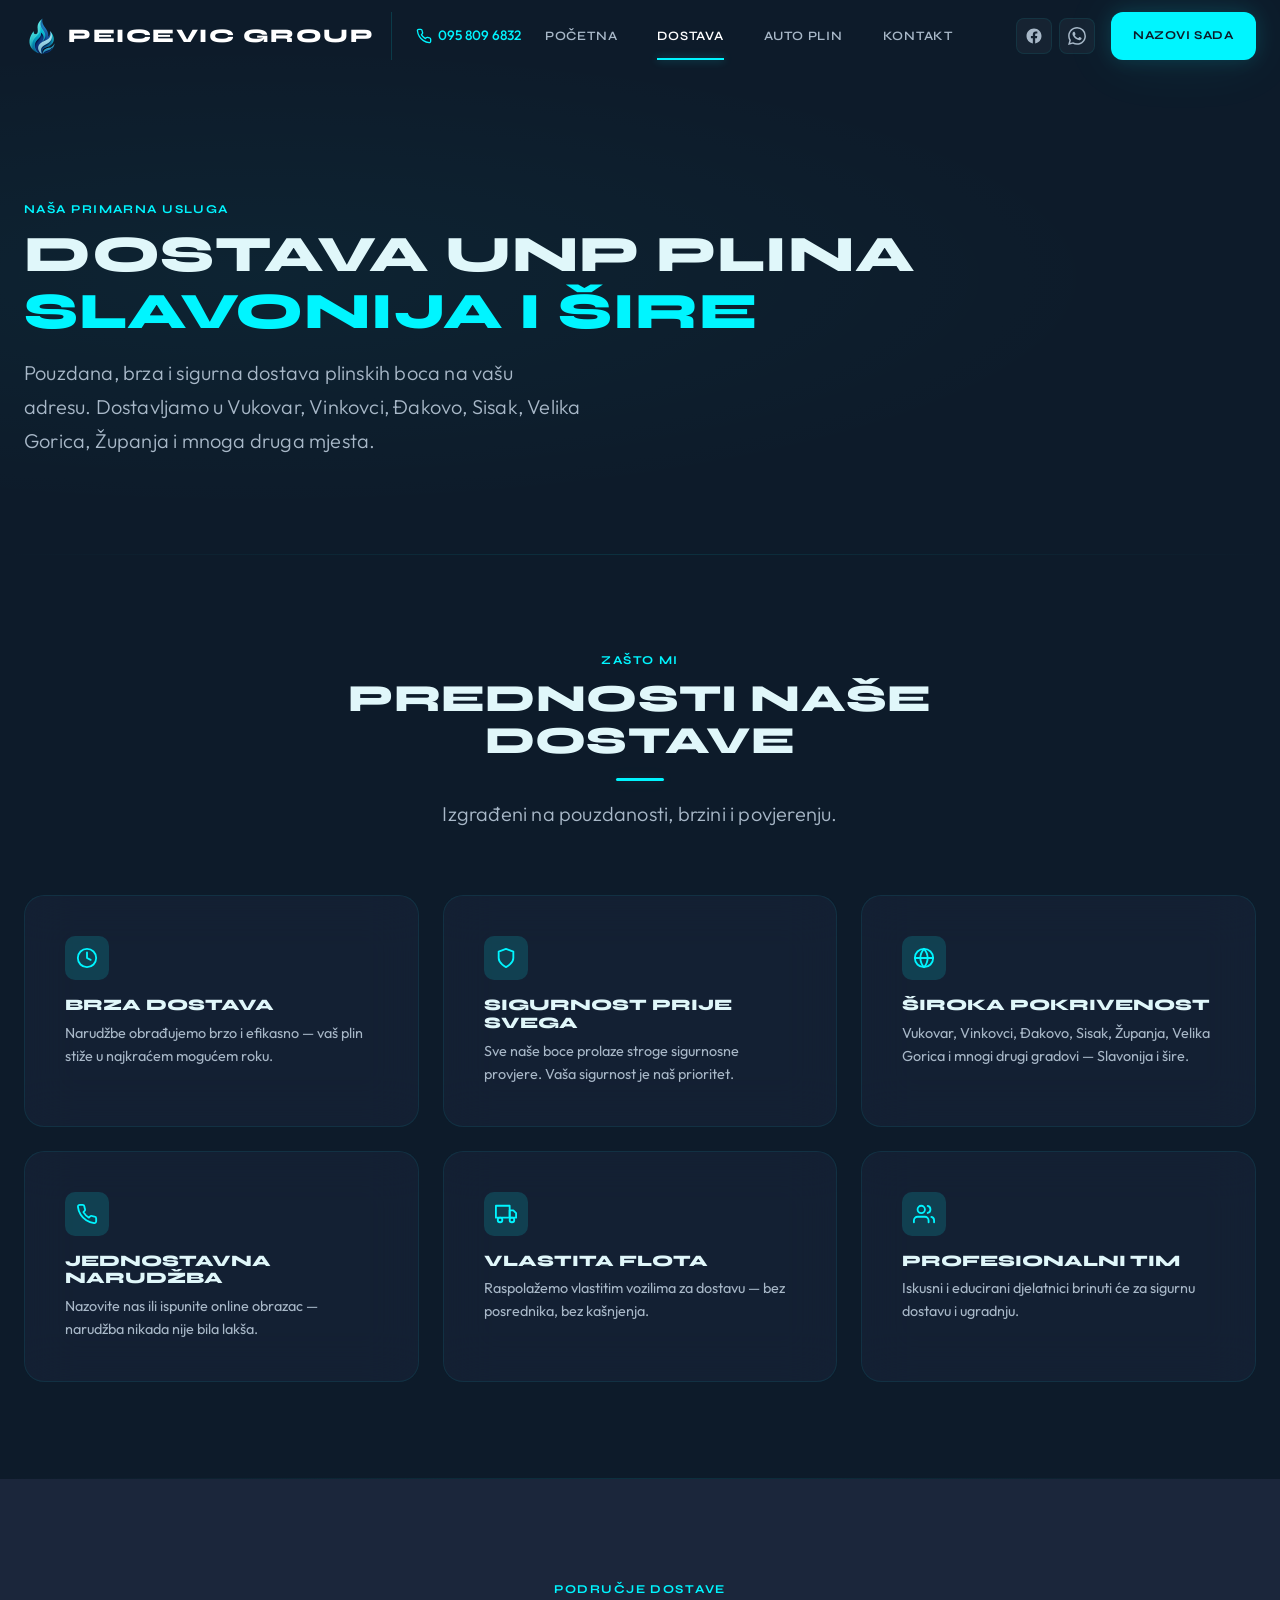
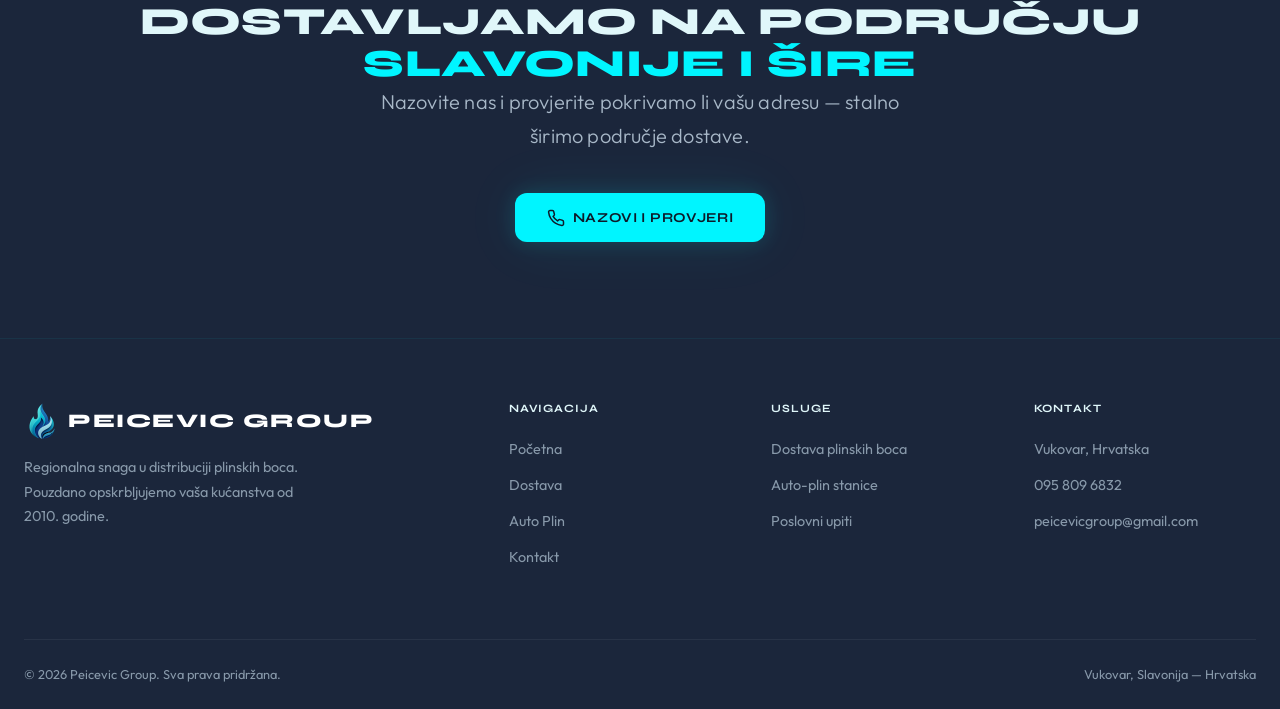
==== commit 3b161956: "Mobile nav fix + perf optimizacije - nav__left/__logo sada shrinkable, brand text se elipsisira umje" ====
--- a/dostava.html
+++ b/dostava.html
@@ -8,6 +8,11 @@
   <meta name="keywords" content="dostava plina, plinske boce, UNP dostava, LPG dostava, dostava Vukovar, dostava Vinkovci, dostava Đakovo, dostava Sisak, dostava Velika Gorica, dostava Županja">
   <meta name="robots" content="index, follow">
   <link rel="canonical" href="https://peicevicgroup.hr/dostava.html">
+  <link rel="icon" type="image/x-icon" href="/assets/favicon.ico">
+  <meta property="og:image" content="https://peicevicgroup.hr/assets/og-image.jpg">
+  <meta property="og:image:width" content="1200">
+  <meta property="og:image:height" content="630">
+  <meta name="twitter:image" content="https://peicevicgroup.hr/assets/og-image.jpg">
 
   <meta property="og:title" content="Dostava Plina — Peicevic Group">
   <meta property="og:description" content="Brza dostava UNP/LPG plinskih boca u Vukovar, Vinkovci, Đakovo, Sisak, Velika Gorica, Županja i šire. Naručite danas!">
@@ -25,7 +30,8 @@
   <link rel="sitemap" type="application/xml" href="/sitemap.xml">
   <link rel="preconnect" href="https://fonts.googleapis.com">
   <link rel="preconnect" href="https://fonts.gstatic.com" crossorigin>
-  <link rel="stylesheet" href="https://fonts.googleapis.com/css2?family=Syne:wght@600;700;800&family=Outfit:wght@300;400;500;600&display=swap">
+  <link rel="stylesheet" href="https://fonts.googleapis.com/css2?family=Syne:wght@600;700;800&family=Outfit:wght@300;400;500;600&display=swap" media="print" onload="this.media='all'">
+  <noscript><link rel="stylesheet" href="https://fonts.googleapis.com/css2?family=Syne:wght@600;700;800&family=Outfit:wght@300;400;500;600&display=swap"></noscript>
   <link rel="stylesheet" href="css/styles.css">
 
   <!-- JSON-LD Structured Data -->
--- a/css/styles.css
+++ b/css/styles.css
@@ -80,6 +80,7 @@
   scroll-behavior: smooth;
   scroll-padding-top: var(--nav-height);
   -webkit-text-size-adjust: 100%;
+  overflow-x: hidden;
 }
 
 body {
@@ -89,8 +90,11 @@
   background-color: var(--obsidian);
   line-height: 1.6;
   overflow-x: hidden;
+  width: 100%;
   -webkit-font-smoothing: antialiased;
   -moz-osx-font-smoothing: grayscale;
+  overflow-wrap: break-word;
+  word-wrap: break-word;
 }
 
 img {
@@ -266,8 +270,9 @@
   align-items: center;
   gap: var(--space-sm);
   z-index: 1001;
-  flex-shrink: 0;
+  flex-shrink: 1;
   min-width: 0;
+  overflow: hidden;
 }
 
 .nav__logo {
@@ -281,11 +286,15 @@
   align-items: center;
   gap: var(--space-xs);
   white-space: nowrap;
-  flex-shrink: 0;
+  flex-shrink: 1;
+  min-width: 0;
 }
 
 .nav__logo span {
   white-space: nowrap;
+  overflow: hidden;
+  text-overflow: ellipsis;
+  min-width: 0;
 }
 
 .nav__phone {
@@ -463,6 +472,13 @@
   background: none;
   border: none;
   padding: 10px;
+  flex-shrink: 0;
+}
+
+@media (max-width: 1023px) {
+  .hamburger {
+    display: flex !important;
+  }
 }
 
 .hamburger__line {
